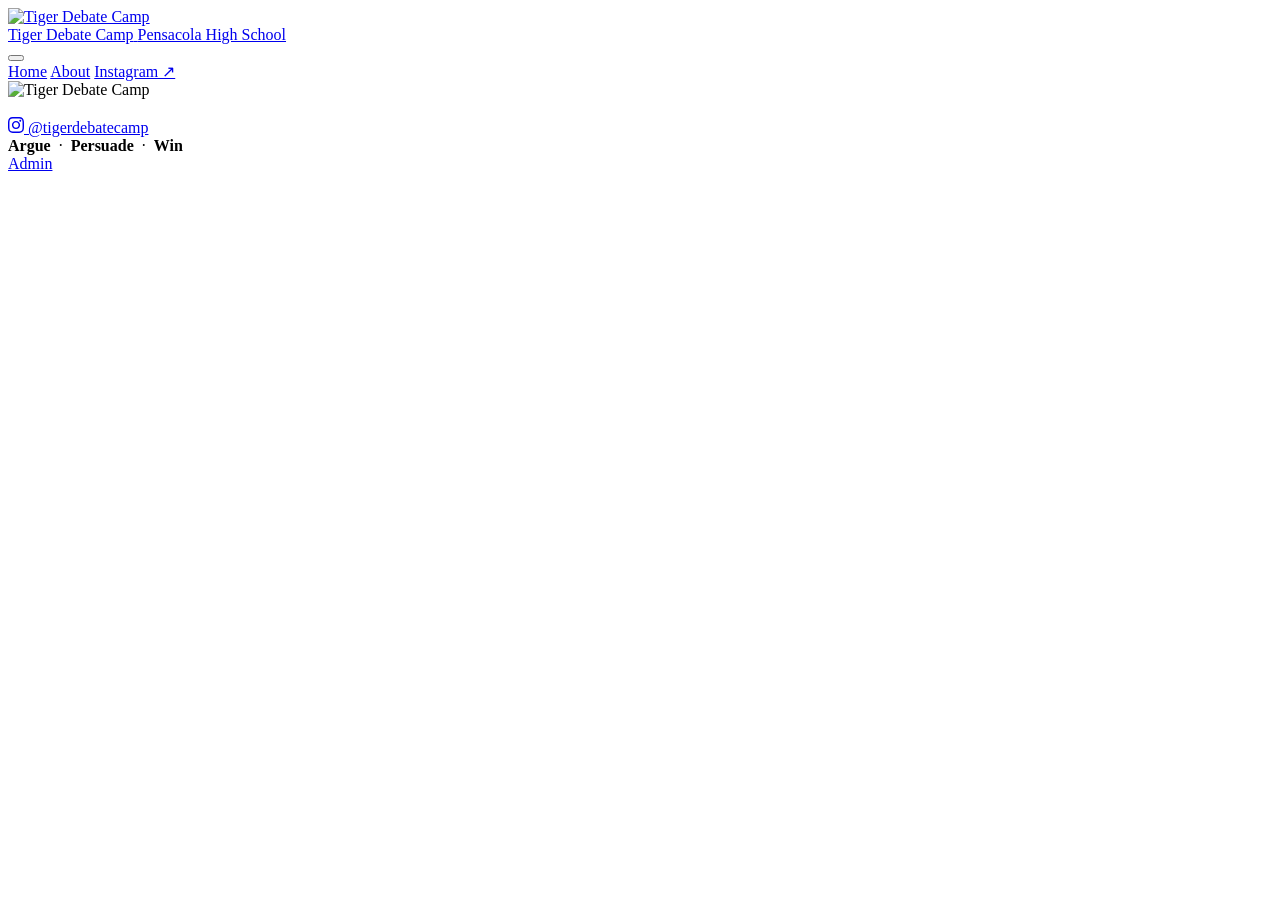
==== about.html @ 221d5cea "chore: add about.html" ====
<!DOCTYPE html>
<html lang="en">
<head>
  <meta charset="UTF-8" />
  <meta name="viewport" content="width=device-width, initial-scale=1.0" />
  <meta name="description" content="About Tiger Debate Camp — founded by Henry White, run out of Pensacola High School." />
  <meta property="og:title" content="About — Tiger Debate Camp" />
  <meta property="og:description" content="Meet the team behind Tiger Debate Camp at Pensacola High School." />
  <meta property="og:type" content="website" />
  <title>About — Tiger Debate Camp</title>
  <link rel="icon" type="image/png" href="Media/favicon-tdc.png" />
  <link rel="apple-touch-icon" href="Media/favicon-tdc.png" />
  <link rel="stylesheet" href="assets/styles.css" />
</head>
<body>

<header>
  <a class="logo-area" href="index.html" aria-label="Go to homepage">
    <img class="logo-img" src="Media/favicon-tdc.png" alt="Tiger Debate Camp" />
    <div class="logo-chapter">
      <span class="chapter-school">Tiger Debate Camp</span>
      <span class="chapter-tag">Pensacola High School</span>
    </div>
  </a>

  <button class="hamburger" id="hamburger" aria-label="Toggle navigation" aria-expanded="false">
    <span></span><span></span><span></span>
  </button>

  <nav id="main-nav" role="navigation" aria-label="Main navigation">
    <a href="index.html" id="nav-home">Home</a>
    <a href="about.html" id="nav-about">About</a>
    <a href="https://www.instagram.com/" target="_blank" rel="noopener" class="nav-accent">Instagram ↗</a>
  </nav>
</header>

<main id="main-content" role="main"></main>

<footer>
  <img class="footer-logo" src="Media/favicon-tdc.png" alt="Tiger Debate Camp" />
  <div style="font-weight:600;color:#fff;font-size:.95rem;">Pensacola High School <span style="opacity:.45;margin:0 .35rem;">·</span> Pensacola, FL</div>
  <div class="footer-divider" aria-hidden="true"></div>
  <a class="insta-link" href="https://www.instagram.com/" target="_blank" rel="noopener" aria-label="Follow us on Instagram">
    <svg width="16" height="16" viewBox="0 0 24 24" fill="currentColor" aria-hidden="true">
      <path d="M12 2.163c3.204 0 3.584.012 4.85.07 3.252.148 4.771 1.691 4.919 4.919.058 1.265.069 1.645.069 4.849 0 3.205-.012 3.584-.069 4.849-.149 3.225-1.664 4.771-4.919 4.919-1.266.058-1.644.07-4.85.07-3.204 0-3.584-.012-4.849-.07-3.26-.149-4.771-1.699-4.919-4.92-.058-1.265-.07-1.644-.07-4.849 0-3.204.013-3.583.07-4.849.149-3.227 1.664-4.771 4.919-4.919 1.266-.057 1.645-.069 4.849-.069zm0-2.163c-3.259 0-3.667.014-4.947.072-4.358.2-6.78 2.618-6.98 6.98-.059 1.281-.073 1.689-.073 4.948 0 3.259.014 3.668.072 4.948.2 4.358 2.618 6.78 6.98 6.98 1.281.058 1.689.072 4.948.072 3.259 0 3.668-.014 4.948-.072 4.354-.2 6.782-2.618 6.979-6.98.059-1.28.073-1.689.073-4.948 0-3.259-.014-3.667-.072-4.947-.196-4.354-2.617-6.78-6.979-6.98-1.281-.059-1.69-.073-4.949-.073zm0 5.838c-3.403 0-6.162 2.759-6.162 6.162s2.759 6.163 6.162 6.163 6.162-2.759 6.162-6.163c0-3.403-2.759-6.162-6.162-6.162zm0 10.162c-2.209 0-4-1.79-4-4 0-2.209 1.791-4 4-4s4 1.791 4 4c0 2.21-1.791 4-4 4zm6.406-11.845c-.796 0-1.441.645-1.441 1.44s.645 1.44 1.441 1.44c.795 0 1.439-.645 1.439-1.44s-.644-1.44-1.439-1.44z"/>
    </svg>
    @tigerdebatecamp
  </a>
  <div class="footer-tag"><strong>Argue</strong> &nbsp;·&nbsp; <strong>Persuade</strong> &nbsp;·&nbsp; <strong>Win</strong></div>
  <a class="footer-admin" href="admin.html">Admin</a>
</footer>

<script src="assets/site.js"></script>
<script>
function onSiteReady() {
  const main = document.getElementById('main-content');

  main.innerHTML = `
    <div class="hero" style="padding:4rem 1.5rem 3.5rem;">
      <div class="hero-content">
        <div class="hero-eyebrow">About Us</div>
        <h1>Built by Debaters, <span>For Debaters</span></h1>
        <p>Tiger Debate Camp was founded at Pensacola High School to give rising middle schoolers the same skills that high school debate competitors spend years developing — compressed into five powerful days.</p>
      </div>
    </div>

    <div class="mission-strip">
      <div class="motto">"In Utramque Partem"</div>
      <div class="motto-latin">On Both Sides · The motto of Tiger Debate Camp</div>
    </div>

    <section class="section">
      <div class="section-inner">
        <div class="section-eyebrow">The Founder</div>
        <h2 class="section-title">Meet Henry White</h2>
        <div class="section-line"></div>
        <div class="about-founder">
          <div class="about-founder-avatar">HW</div>
          <div class="about-founder-info">
            <h3>Henry White</h3>
            <div class="role-tag">Founder &amp; Director · Pensacola High School</div>
            <p>
              Henry White is a competitive debater at Pensacola High School and the founder of Tiger Debate Camp.
              Drawing on his own experience in high school debate, Henry created the camp to open the world of structured argumentation to younger students.
              He designed the Tiger Debate Format to give beginners a competitive framework that is rigorous enough to teach real skills while accessible enough for first-time competitors.
            </p>
            <p style="margin-top:.85rem;">
              The camp is run out of Pensacola High School by the Pensacola High Debate Team, with the goal of growing a new generation of strong communicators and critical thinkers in the Pensacola community.
            </p>
          </div>
        </div>
      </div>
    </section>

    <section class="section section-alt">
      <div class="section-inner">
        <div class="section-eyebrow">The School</div>
        <h2 class="section-title">Pensacola High School</h2>
        <div class="section-line"></div>
        <div class="cards">
          <div class="card">
            <div class="card-icon">
              <svg width="22" height="22" viewBox="0 0 24 24"><path d="M12 3L1 9l11 6 9-4.91V17h2V9L12 3zM5 13.18v4L12 21l7-3.82v-4L12 17l-7-3.82z"/></svg>
            </div>
            <h3>Established 2026</h3>
            <p>Tiger Debate Camp launched in 2026, enrolling 23 students in its inaugural year — marked on the logo as MMXXVI.</p>
          </div>
          <div class="card">
            <div class="card-icon">
              <svg width="22" height="22" viewBox="0 0 24 24"><path d="M16 11c1.66 0 2.99-1.34 2.99-3S17.66 5 16 5c-1.66 0-3 1.34-3 3s1.34 3 3 3zm-8 0c1.66 0 2.99-1.34 2.99-3S9.66 5 8 5C6.34 5 5 6.34 5 8s1.34 3 3 3zm0 2c-2.33 0-7 1.17-7 3.5V19h14v-2.5c0-2.33-4.67-3.5-7-3.5zm8 0c-.29 0-.62.02-.97.05 1.16.84 1.97 1.97 1.97 3.45V19h6v-2.5c0-2.33-4.67-3.5-7-3.5z"/></svg>
            </div>
            <h3>23 Campers in 2026</h3>
            <p>Rising 6th, 7th, and 8th graders from the Pensacola area. No prior debate experience required — just a willingness to argue.</p>
          </div>
          <div class="card">
            <div class="card-icon">
              <svg width="22" height="22" viewBox="0 0 24 24"><path d="M12 2C6.48 2 2 6.48 2 12s4.48 10 10 10 10-4.48 10-10S17.52 2 12 2zm-2 15l-5-5 1.41-1.41L10 14.17l7.59-7.59L19 8l-9 9z"/></svg>
            </div>
            <h3>The Tiger Debate Format</h3>
            <p>A specialized, beginner-friendly debate format created for the camp — balanced, structured, and designed to develop real competitive skills fast.</p>
          </div>
        </div>
      </div>
    </section>

    <section class="section">
      <div class="section-inner" style="text-align:center;">
        <div class="section-eyebrow">Get Involved</div>
        <h2 class="section-title">Follow Along</h2>
        <div class="section-line" style="margin:0 auto 2rem;"></div>
        <p style="color:var(--text-muted);max-width:520px;margin:0 auto 1.75rem;line-height:1.7;">
          Stay up to date with Tiger Debate Camp news, event announcements, and results by following us on Instagram.
        </p>
        <a class="btn btn-primary" href="https://www.instagram.com/" target="_blank" rel="noopener">
          <svg width="16" height="16" viewBox="0 0 24 24" fill="currentColor">
            <path d="M12 2.163c3.204 0 3.584.012 4.85.07 3.252.148 4.771 1.691 4.919 4.919.058 1.265.069 1.645.069 4.849 0 3.205-.012 3.584-.069 4.849-.149 3.225-1.664 4.771-4.919 4.919-1.266.058-1.644.07-4.85.07-3.204 0-3.584-.012-4.849-.07-3.26-.149-4.771-1.699-4.919-4.92-.058-1.265-.07-1.644-.07-4.849 0-3.204.013-3.583.07-4.849.149-3.227 1.664-4.771 4.919-4.919 1.266-.057 1.645-.069 4.849-.069zm0-2.163c-3.259 0-3.667.014-4.947.072-4.358.2-6.78 2.618-6.98 6.98-.059 1.281-.073 1.689-.073 4.948 0 3.259.014 3.668.072 4.948.2 4.358 2.618 6.78 6.98 6.98 1.281.058 1.689.072 4.948.072 3.259 0 3.668-.014 4.948-.072 4.354-.2 6.782-2.618 6.979-6.98.059-1.28.073-1.689.073-4.948 0-3.259-.014-3.667-.072-4.947-.196-4.354-2.617-6.78-6.979-6.98-1.281-.059-1.69-.073-4.949-.073zm0 5.838c-3.403 0-6.162 2.759-6.162 6.162s2.759 6.163 6.162 6.163 6.162-2.759 6.162-6.163c0-3.403-2.759-6.162-6.162-6.162zm0 10.162c-2.209 0-4-1.79-4-4 0-2.209 1.791-4 4-4s4 1.791 4 4c0 2.21-1.791 4-4 4zm6.406-11.845c-.796 0-1.441.645-1.441 1.44s.645 1.44 1.441 1.44c.795 0 1.439-.645 1.439-1.44s-.644-1.44-1.439-1.44z"/>
          </svg>
          Follow on Instagram
        </a>
      </div>
    </section>
  `;
}
</script>
</body>
</html>
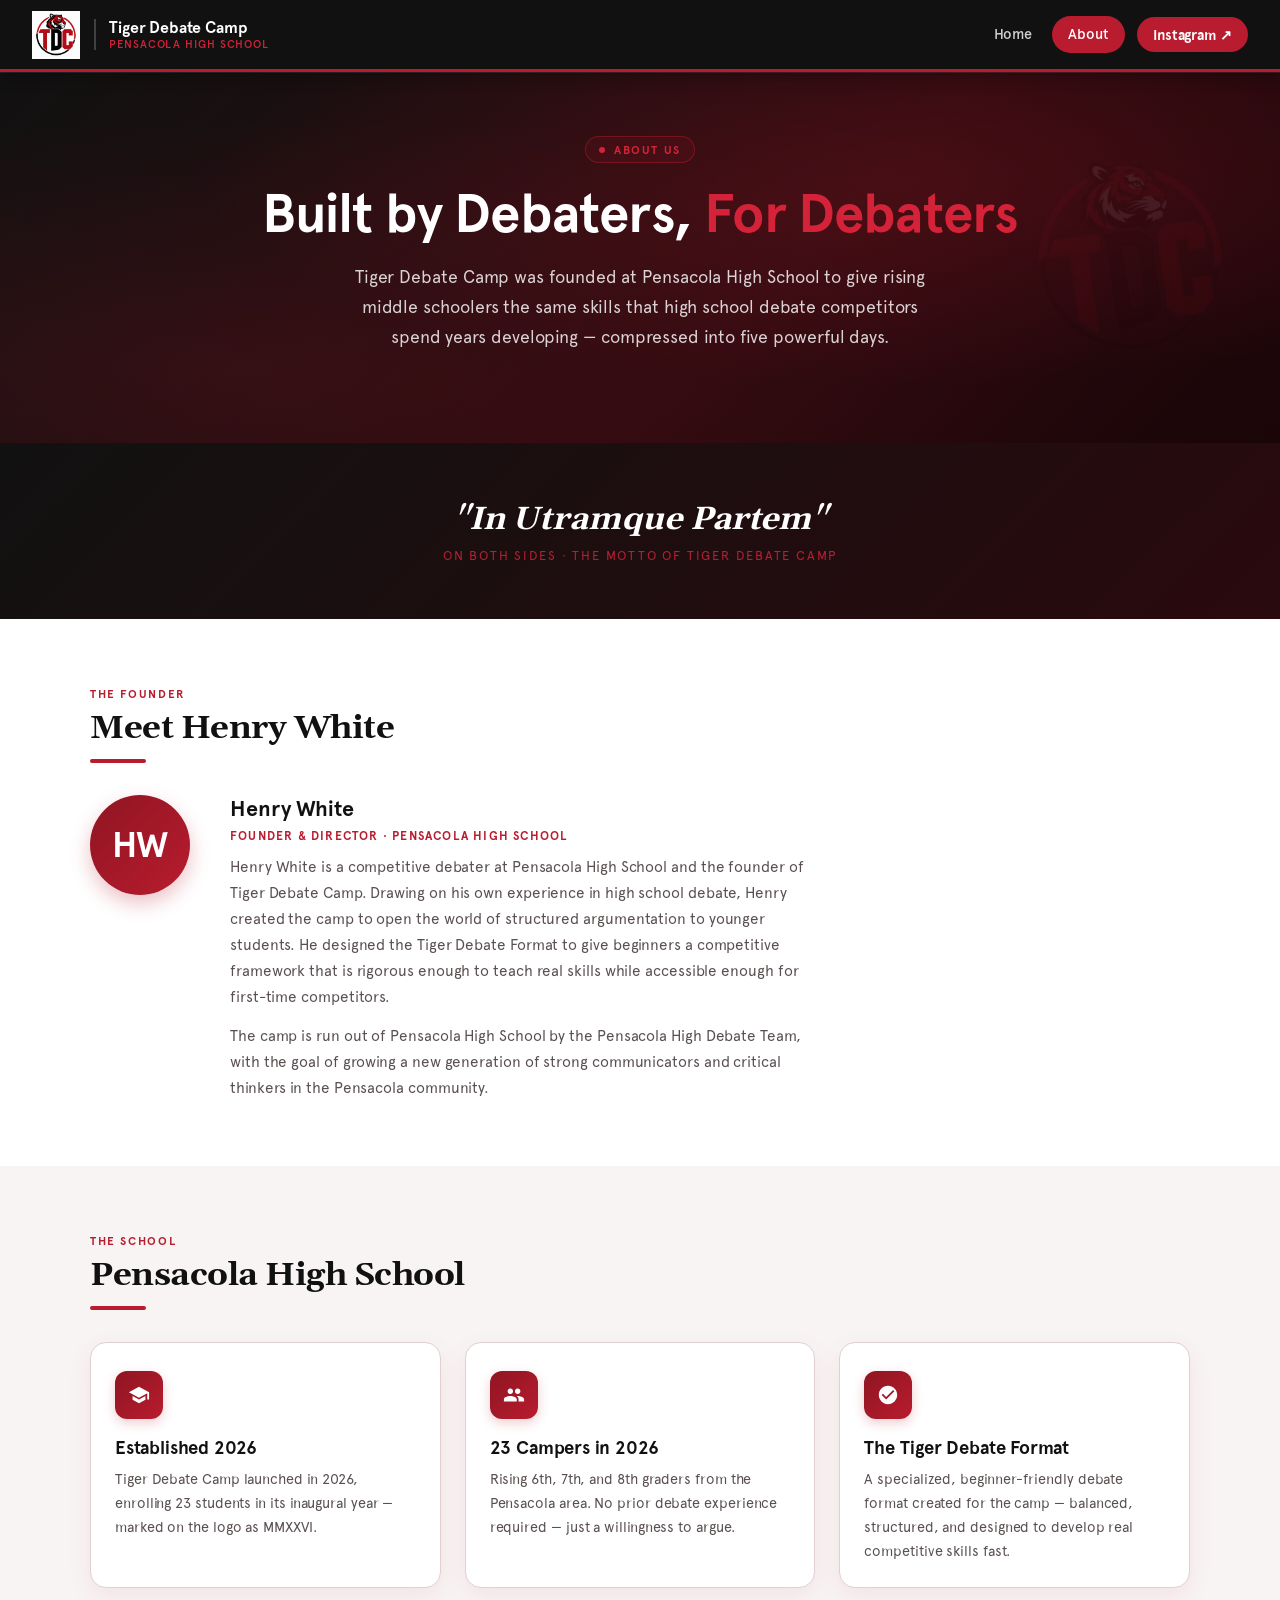
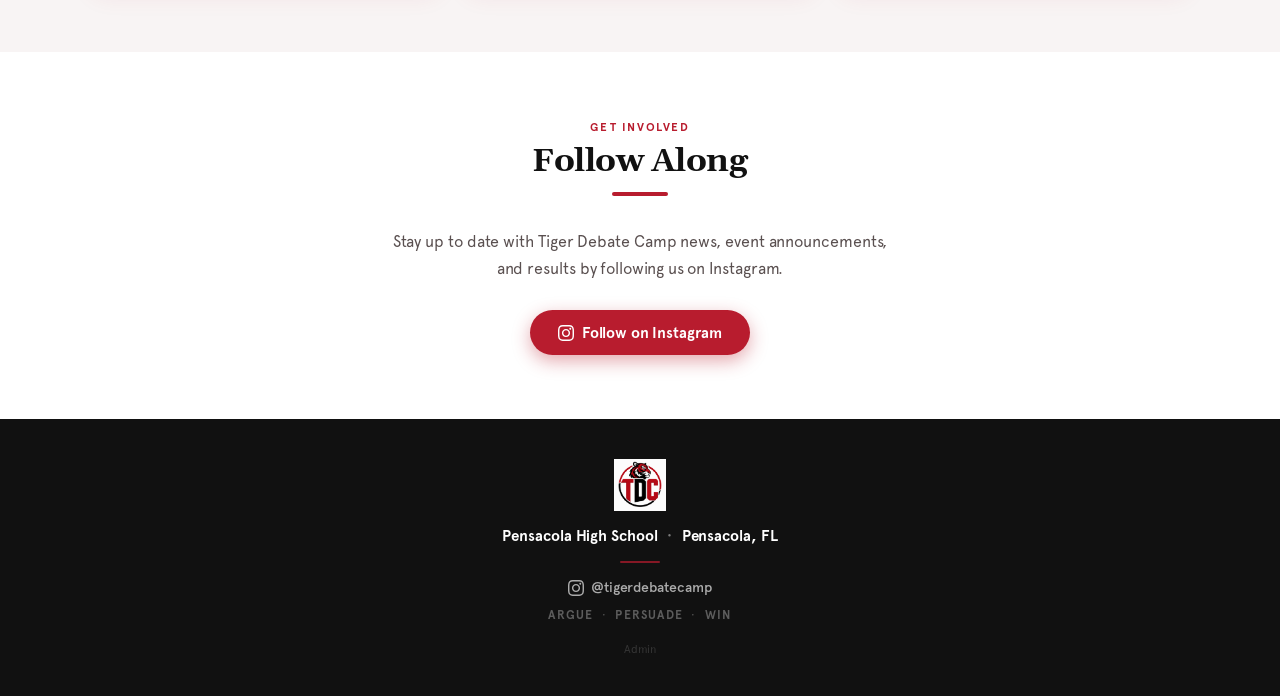
==== commit 549a8161: "feat: link Instagram to @tigerdebate" ====
--- a/about.html
+++ b/about.html
@@ -30,7 +30,7 @@
   <nav id="main-nav" role="navigation" aria-label="Main navigation">
     <a href="index.html" id="nav-home">Home</a>
     <a href="about.html" id="nav-about">About</a>
-    <a href="https://www.instagram.com/" target="_blank" rel="noopener" class="nav-accent">Instagram ↗</a>
+    <a href="https://www.instagram.com/tigerdebate" target="_blank" rel="noopener" class="nav-accent">Instagram ↗</a>
   </nav>
 </header>
 
@@ -40,7 +40,7 @@
   <img class="footer-logo" src="Media/favicon-tdc.png" alt="Tiger Debate Camp" />
   <div style="font-weight:600;color:#fff;font-size:.95rem;">Pensacola High School <span style="opacity:.45;margin:0 .35rem;">·</span> Pensacola, FL</div>
   <div class="footer-divider" aria-hidden="true"></div>
-  <a class="insta-link" href="https://www.instagram.com/" target="_blank" rel="noopener" aria-label="Follow us on Instagram">
+  <a class="insta-link" href="https://www.instagram.com/tigerdebate" target="_blank" rel="noopener" aria-label="Follow us on Instagram">
     <svg width="16" height="16" viewBox="0 0 24 24" fill="currentColor" aria-hidden="true">
       <path d="M12 2.163c3.204 0 3.584.012 4.85.07 3.252.148 4.771 1.691 4.919 4.919.058 1.265.069 1.645.069 4.849 0 3.205-.012 3.584-.069 4.849-.149 3.225-1.664 4.771-4.919 4.919-1.266.058-1.644.07-4.85.07-3.204 0-3.584-.012-4.849-.07-3.26-.149-4.771-1.699-4.919-4.92-.058-1.265-.07-1.644-.07-4.849 0-3.204.013-3.583.07-4.849.149-3.227 1.664-4.771 4.919-4.919 1.266-.057 1.645-.069 4.849-.069zm0-2.163c-3.259 0-3.667.014-4.947.072-4.358.2-6.78 2.618-6.98 6.98-.059 1.281-.073 1.689-.073 4.948 0 3.259.014 3.668.072 4.948.2 4.358 2.618 6.78 6.98 6.98 1.281.058 1.689.072 4.948.072 3.259 0 3.668-.014 4.948-.072 4.354-.2 6.782-2.618 6.979-6.98.059-1.28.073-1.689.073-4.948 0-3.259-.014-3.667-.072-4.947-.196-4.354-2.617-6.78-6.979-6.98-1.281-.059-1.69-.073-4.949-.073zm0 5.838c-3.403 0-6.162 2.759-6.162 6.162s2.759 6.163 6.162 6.163 6.162-2.759 6.162-6.163c0-3.403-2.759-6.162-6.162-6.162zm0 10.162c-2.209 0-4-1.79-4-4 0-2.209 1.791-4 4-4s4 1.791 4 4c0 2.21-1.791 4-4 4zm6.406-11.845c-.796 0-1.441.645-1.441 1.44s.645 1.44 1.441 1.44c.795 0 1.439-.645 1.439-1.44s-.644-1.44-1.439-1.44z"/>
     </svg>
@@ -131,7 +131,7 @@
         <p style="color:var(--text-muted);max-width:520px;margin:0 auto 1.75rem;line-height:1.7;">
           Stay up to date with Tiger Debate Camp news, event announcements, and results by following us on Instagram.
         </p>
-        <a class="btn btn-primary" href="https://www.instagram.com/" target="_blank" rel="noopener">
+        <a class="btn btn-primary" href="https://www.instagram.com/tigerdebate" target="_blank" rel="noopener">
           <svg width="16" height="16" viewBox="0 0 24 24" fill="currentColor">
             <path d="M12 2.163c3.204 0 3.584.012 4.85.07 3.252.148 4.771 1.691 4.919 4.919.058 1.265.069 1.645.069 4.849 0 3.205-.012 3.584-.069 4.849-.149 3.225-1.664 4.771-4.919 4.919-1.266.058-1.644.07-4.85.07-3.204 0-3.584-.012-4.849-.07-3.26-.149-4.771-1.699-4.919-4.92-.058-1.265-.07-1.644-.07-4.849 0-3.204.013-3.583.07-4.849.149-3.227 1.664-4.771 4.919-4.919 1.266-.057 1.645-.069 4.849-.069zm0-2.163c-3.259 0-3.667.014-4.947.072-4.358.2-6.78 2.618-6.98 6.98-.059 1.281-.073 1.689-.073 4.948 0 3.259.014 3.668.072 4.948.2 4.358 2.618 6.78 6.98 6.98 1.281.058 1.689.072 4.948.072 3.259 0 3.668-.014 4.948-.072 4.354-.2 6.782-2.618 6.979-6.98.059-1.28.073-1.689.073-4.948 0-3.259-.014-3.667-.072-4.947-.196-4.354-2.617-6.78-6.979-6.98-1.281-.059-1.69-.073-4.949-.073zm0 5.838c-3.403 0-6.162 2.759-6.162 6.162s2.759 6.163 6.162 6.163 6.162-2.759 6.162-6.163c0-3.403-2.759-6.162-6.162-6.162zm0 10.162c-2.209 0-4-1.79-4-4 0-2.209 1.791-4 4-4s4 1.791 4 4c0 2.21-1.791 4-4 4zm6.406-11.845c-.796 0-1.441.645-1.441 1.44s.645 1.44 1.441 1.44c.795 0 1.439-.645 1.439-1.44s-.644-1.44-1.439-1.44z"/>
           </svg>
--- a/assets/styles.css
+++ b/assets/styles.css
@@ -0,0 +1,904 @@
+/* ── Tiger Debate Camp brand typefaces ── */
+@font-face {
+  font-family: 'Apercu Pro';
+  src: url("../Fonts/Apercu Pro/Apercu Pro Light.otf") format('opentype');
+  font-weight: 300; font-style: normal; font-display: swap;
+}
+@font-face {
+  font-family: 'Apercu Pro';
+  src: url("../Fonts/Apercu Pro/Apercu Pro Regular.otf") format('opentype');
+  font-weight: 400; font-style: normal; font-display: swap;
+}
+@font-face {
+  font-family: 'Apercu Pro';
+  src: url("../Fonts/Apercu Pro/Apercu Pro Italic.otf") format('opentype');
+  font-weight: 400; font-style: italic; font-display: swap;
+}
+@font-face {
+  font-family: 'Apercu Pro';
+  src: url("../Fonts/Apercu Pro/Apercu Pro Medium.otf") format('opentype');
+  font-weight: 500; font-style: normal; font-display: swap;
+}
+@font-face {
+  font-family: 'Apercu Pro';
+  src: url("../Fonts/Apercu Pro/Apercu Pro Bold.otf") format('opentype');
+  font-weight: 700; font-style: normal; font-display: swap;
+}
+@font-face {
+  font-family: 'Gelasio';
+  src: url("../Fonts/Gelasio/Gelasio-SemiBold.ttf") format('truetype');
+  font-weight: 600; font-style: normal; font-display: swap;
+}
+@font-face {
+  font-family: 'Gelasio';
+  src: url("../Fonts/Gelasio/Gelasio-Bold.ttf") format('truetype');
+  font-weight: 700; font-style: normal; font-display: swap;
+}
+
+/* ── Tiger Debate Camp brand palette ── */
+:root {
+  --crimson:    #b81c2e;
+  --crimson-dk: #8f1522;
+  --crimson-lt: #d42338;
+  --black:      #111111;
+  --ink:        #1a1a1a;
+  --white:      #ffffff;
+
+  --primary:    var(--crimson);
+  --accent:     var(--crimson-lt);
+  --bg:         var(--white);
+  --surface:    #f8f4f4;
+  --text:       var(--ink);
+  --text-muted: #5a5050;
+  --border:     #e0d0d0;
+
+  --radius:     12px;
+  --radius-pill: 999px;
+  --font-body:    'Apercu Pro', 'Helvetica Neue', Arial, sans-serif;
+  --font-head:    'Apercu Pro', 'Helvetica Neue', Arial, sans-serif;
+  --font-display: 'Gelasio', Georgia, 'Times New Roman', serif;
+  --shadow:     0 8px 24px rgba(184,28,46,0.08);
+  --shadow-lg:  0 16px 40px rgba(184,28,46,0.16);
+  --transition: 0.25s cubic-bezier(.4,0,.2,1);
+}
+
+*, *::before, *::after { box-sizing: border-box; margin: 0; padding: 0; }
+html { scroll-behavior: smooth; }
+
+body {
+  font-family: var(--font-body);
+  background: var(--bg);
+  color: var(--text);
+  min-height: 100vh;
+  display: flex;
+  flex-direction: column;
+  letter-spacing: -0.005em;
+  -webkit-font-smoothing: antialiased;
+  -moz-osx-font-smoothing: grayscale;
+}
+
+/* ── Header ── */
+header {
+  background: var(--black);
+  color: var(--white);
+  padding: 0 2rem;
+  display: flex;
+  align-items: center;
+  justify-content: space-between;
+  gap: 1rem;
+  position: sticky;
+  top: 0;
+  z-index: 100;
+  box-shadow: 0 1px 0 rgba(255,255,255,.08), 0 4px 16px rgba(0,0,0,0.3);
+  border-bottom: 3px solid var(--crimson);
+  min-height: 72px;
+}
+
+.logo-area {
+  display: flex;
+  align-items: center;
+  gap: .85rem;
+  cursor: pointer;
+  text-decoration: none;
+  color: var(--white);
+}
+
+.logo-img {
+  height: 48px;
+  width: auto;
+  display: block;
+}
+
+.logo-chapter {
+  display: flex;
+  flex-direction: column;
+  line-height: 1.1;
+  border-left: 2px solid rgba(255,255,255,.2);
+  padding-left: .85rem;
+}
+.logo-chapter .chapter-school {
+  font-family: var(--font-head);
+  font-weight: 700;
+  font-size: 1rem;
+  color: var(--white);
+  letter-spacing: -0.01em;
+}
+.logo-chapter .chapter-tag {
+  font-size: .7rem;
+  font-weight: 500;
+  color: var(--crimson-lt);
+  letter-spacing: .08em;
+  text-transform: uppercase;
+  margin-top: 2px;
+}
+@media (max-width: 640px) {
+  .logo-chapter { display: none; }
+}
+
+nav { display: flex; gap: .25rem; align-items: center; }
+
+nav a {
+  color: rgba(255,255,255,.8);
+  text-decoration: none;
+  padding: .55rem 1rem;
+  border-radius: var(--radius-pill);
+  font-size: .9rem;
+  font-weight: 500;
+  transition: background var(--transition), color var(--transition);
+}
+
+nav a:hover {
+  background: rgba(255,255,255,.08);
+  color: var(--white);
+}
+
+nav a.active {
+  background: var(--crimson);
+  color: var(--white);
+}
+
+nav a.nav-accent {
+  background: var(--crimson);
+  color: var(--white);
+  font-weight: 700;
+  margin-left: .5rem;
+}
+
+nav a.nav-accent:hover { background: var(--crimson-lt); color: var(--white); }
+
+.hamburger {
+  display: none;
+  background: none;
+  border: none;
+  cursor: pointer;
+  padding: .4rem;
+  color: var(--white);
+  flex-direction: column;
+  gap: 5px;
+}
+
+.hamburger span {
+  display: block;
+  width: 24px;
+  height: 2.5px;
+  background: var(--white);
+  border-radius: 2px;
+  transition: var(--transition);
+}
+
+/* ── Mobile nav ── */
+@media (max-width: 640px) {
+  .hamburger { display: flex; }
+  nav {
+    display: none;
+    position: absolute;
+    top: 72px;
+    left: 0; right: 0;
+    background: var(--black);
+    flex-direction: column;
+    padding: 1rem;
+    gap: .35rem;
+    border-top: 1px solid rgba(255,255,255,.1);
+    box-shadow: 0 12px 28px rgba(0,0,0,.4);
+  }
+  nav.open { display: flex; }
+  nav a { width: 100%; text-align: center; padding: .8rem; }
+}
+
+/* ── Main content ── */
+main {
+  flex: 1;
+  opacity: 1;
+  transition: opacity var(--transition);
+}
+main.fading { opacity: 0; }
+
+/* ── Page container ── */
+.page { max-width: 1100px; margin: 0 auto; padding: 2.5rem 1.5rem 4rem; }
+
+/* ── Hero ── */
+.hero {
+  background: linear-gradient(135deg, var(--black) 0%, #2a0a0e 60%, #1a0508 100%);
+  color: var(--white);
+  padding: 5.5rem 1.5rem 5rem;
+  text-align: center;
+  position: relative;
+  overflow: hidden;
+}
+
+.hero::before {
+  content: '';
+  position: absolute;
+  inset: 0;
+  background: radial-gradient(ellipse at 70% 30%, rgba(184,28,46,.22) 0%, transparent 55%),
+              radial-gradient(ellipse at 20% 80%, rgba(184,28,46,.15) 0%, transparent 60%);
+  pointer-events: none;
+}
+
+.hero::after {
+  content: '';
+  position: absolute;
+  right: -60px;
+  top: 50%;
+  transform: translateY(-50%) rotate(-8deg);
+  width: 420px;
+  height: 420px;
+  background-image: url("../Media/logo-tdc.png");
+  background-repeat: no-repeat;
+  background-size: contain;
+  background-position: center;
+  opacity: 0.07;
+  pointer-events: none;
+}
+
+.hero-content { position: relative; z-index: 1; max-width: 780px; margin: 0 auto; }
+
+.hero-eyebrow {
+  display: inline-flex;
+  align-items: center;
+  gap: .55rem;
+  font-size: .72rem;
+  font-weight: 600;
+  letter-spacing: .14em;
+  text-transform: uppercase;
+  color: var(--crimson-lt);
+  margin-bottom: 1.25rem;
+  padding: .35rem .85rem;
+  border: 1px solid rgba(184,28,46,.45);
+  border-radius: var(--radius-pill);
+  background: rgba(184,28,46,.1);
+}
+.hero-eyebrow::before {
+  content: '';
+  width: 6px; height: 6px; border-radius: 50%;
+  background: var(--crimson-lt);
+}
+
+.hero h1 {
+  font-family: var(--font-head);
+  font-size: clamp(2.1rem, 5vw, 3.4rem);
+  font-weight: 700;
+  line-height: 1.12;
+  letter-spacing: -0.015em;
+  margin-bottom: 1.1rem;
+}
+
+.hero h1 span { color: var(--crimson-lt); }
+
+.hero p {
+  font-size: 1.1rem;
+  line-height: 1.7;
+  color: rgba(255,255,255,.82);
+  max-width: 600px;
+  margin: 0 auto 2.2rem;
+  font-weight: 400;
+}
+
+.btn {
+  display: inline-flex;
+  align-items: center;
+  gap: .5rem;
+  padding: .85rem 1.75rem;
+  border-radius: var(--radius-pill);
+  font-family: var(--font-body);
+  font-weight: 600;
+  font-size: .95rem;
+  cursor: pointer;
+  text-decoration: none;
+  border: none;
+  transition: transform var(--transition), box-shadow var(--transition), background var(--transition), color var(--transition), border-color var(--transition);
+}
+
+.btn:hover { transform: translateY(-2px); box-shadow: 0 10px 24px rgba(0,0,0,.3); }
+.btn:active { transform: translateY(0); }
+
+.btn-primary {
+  background: var(--crimson);
+  color: var(--white);
+  box-shadow: 0 6px 18px rgba(184,28,46,.38);
+}
+.btn-primary:hover { background: var(--crimson-lt); }
+.btn-outline {
+  background: transparent;
+  color: var(--white);
+  border: 2px solid rgba(255,255,255,.55);
+}
+.btn-outline:hover { border-color: var(--white); background: rgba(255,255,255,.08); }
+.btn-navy {
+  background: var(--black);
+  color: var(--white);
+}
+.btn-navy:hover { background: #2a2a2a; color: var(--white); }
+.btn-danger { background: #dc3545; color: var(--white); }
+
+.hero-actions { display: flex; gap: 1rem; justify-content: center; flex-wrap: wrap; }
+
+/* ── Sections ── */
+.section { padding: 4rem 1.5rem; }
+.section-alt { background: var(--surface); }
+
+.section-inner { max-width: 1100px; margin: 0 auto; }
+
+.section-eyebrow {
+  display: inline-block;
+  font-size: .72rem;
+  font-weight: 600;
+  letter-spacing: .14em;
+  text-transform: uppercase;
+  color: var(--crimson);
+  margin-bottom: .55rem;
+}
+
+.section-title {
+  font-family: var(--font-display);
+  font-size: clamp(1.65rem, 2.6vw, 2.1rem);
+  font-weight: 700;
+  color: var(--black);
+  letter-spacing: -0.015em;
+  line-height: 1.2;
+  margin-bottom: 0.6rem;
+}
+
+.section-line {
+  width: 56px;
+  height: 4px;
+  background: var(--crimson);
+  border-radius: 2px;
+  margin-bottom: 2rem;
+}
+
+/* ── Announcement card (homepage) ── */
+.announcement-section { padding: 2.5rem 1.5rem 0; }
+.announcement {
+  position: relative;
+  max-width: 1100px;
+  margin: 0 auto;
+  background: var(--bg);
+  border: 1px solid var(--border);
+  border-left: 4px solid var(--crimson);
+  border-radius: 14px;
+  padding: 1.5rem 1.75rem;
+  box-shadow: var(--shadow);
+  display: grid;
+  grid-template-columns: auto 1fr auto;
+  gap: 1.25rem;
+  align-items: center;
+}
+.announcement-icon {
+  width: 44px; height: 44px;
+  flex: 0 0 44px;
+  background: linear-gradient(135deg, var(--crimson-dk) 0%, var(--crimson) 100%);
+  border-radius: 50%;
+  display: flex; align-items: center; justify-content: center;
+  color: var(--white);
+  box-shadow: 0 6px 14px rgba(184,28,46,.22);
+}
+.announcement-body { min-width: 0; }
+.announcement-badge {
+  display: inline-block;
+  font-size: .68rem;
+  font-weight: 700;
+  letter-spacing: .14em;
+  text-transform: uppercase;
+  color: var(--crimson);
+  margin-bottom: .35rem;
+}
+.announcement-title {
+  font-family: var(--font-display);
+  font-size: 1.15rem;
+  font-weight: 700;
+  color: var(--black);
+  line-height: 1.3;
+  margin-bottom: .3rem;
+  letter-spacing: -0.01em;
+}
+.announcement-text {
+  font-size: .92rem;
+  color: var(--text-muted);
+  line-height: 1.55;
+}
+.announcement-cta {
+  flex: 0 0 auto;
+  display: inline-flex;
+  align-items: center;
+  gap: .35rem;
+  padding: .6rem 1.1rem;
+  border-radius: var(--radius-pill);
+  background: var(--crimson);
+  color: var(--white);
+  font-weight: 600;
+  font-size: .85rem;
+  text-decoration: none;
+  white-space: nowrap;
+  transition: background var(--transition), transform var(--transition);
+}
+.announcement-cta:hover { background: var(--crimson-lt); transform: translateY(-1px); }
+
+@media (max-width: 720px) {
+  .announcement {
+    grid-template-columns: auto 1fr;
+    row-gap: 1rem;
+  }
+  .announcement-cta { grid-column: 1 / -1; justify-self: start; }
+}
+
+/* ── Embedded calendars ── */
+.embeds-grid {
+  display: grid;
+  gap: 1.5rem;
+  grid-template-columns: 1fr;
+}
+@media (min-width: 880px) {
+  .embeds-grid.two-col { grid-template-columns: 1fr 1fr; }
+}
+.embed-card {
+  background: var(--bg);
+  border: 1px solid var(--border);
+  border-radius: 14px;
+  box-shadow: var(--shadow);
+  overflow: hidden;
+}
+.embed-card-head {
+  padding: 1rem 1.25rem;
+  border-bottom: 1px solid var(--border);
+  font-family: var(--font-head);
+  font-weight: 600;
+  color: var(--black);
+  font-size: .95rem;
+  display: flex; align-items: center; gap: .55rem;
+}
+.embed-card-head svg { color: var(--crimson); }
+.embed-frame {
+  width: 100%;
+  height: 520px;
+  border: 0;
+  display: block;
+  background: var(--surface);
+}
+
+/* ── Cards grid ── */
+.cards { display: grid; gap: 1.5rem; grid-template-columns: repeat(auto-fill, minmax(280px, 1fr)); }
+
+.card {
+  position: relative;
+  background: var(--bg);
+  border: 1px solid var(--border);
+  border-radius: 16px;
+  padding: 1.75rem 1.5rem 1.5rem;
+  box-shadow: var(--shadow);
+  transition: transform var(--transition), box-shadow var(--transition), border-color var(--transition);
+  overflow: hidden;
+}
+
+.card::before {
+  content: '';
+  position: absolute;
+  top: 0; left: 0; right: 0;
+  height: 3px;
+  background: var(--crimson);
+  transform: scaleX(0);
+  transform-origin: left;
+  transition: transform 0.35s cubic-bezier(.4,0,.2,1);
+}
+
+.card:hover {
+  transform: translateY(-4px);
+  box-shadow: var(--shadow-lg);
+  border-color: rgba(184,28,46,.25);
+}
+.card:hover::before { transform: scaleX(1); }
+
+.card-icon {
+  width: 48px; height: 48px;
+  background: linear-gradient(135deg, var(--crimson-dk) 0%, var(--crimson) 100%);
+  border-radius: 12px;
+  display: flex; align-items: center; justify-content: center;
+  margin-bottom: 1.1rem;
+  box-shadow: 0 4px 12px rgba(184,28,46,.22);
+}
+.card-icon svg { fill: var(--white); }
+
+.card h3 {
+  font-family: var(--font-head);
+  font-size: 1.15rem;
+  font-weight: 700;
+  color: var(--black);
+  letter-spacing: -0.01em;
+  margin-bottom: .5rem;
+}
+
+.card p {
+  font-size: .9rem;
+  line-height: 1.65;
+  color: var(--text-muted);
+}
+
+.card a.card-link {
+  display: inline-flex;
+  align-items: center;
+  gap: .35rem;
+  margin-top: 1rem;
+  font-size: .85rem;
+  font-weight: 600;
+  color: var(--crimson);
+  text-decoration: none;
+  transition: color var(--transition), gap var(--transition);
+}
+.card a.card-link:hover { color: var(--crimson-dk); gap: .55rem; }
+
+/* ── Officers ── */
+.officers {
+  display: grid;
+  gap: 1rem;
+  grid-template-columns: repeat(auto-fill, minmax(170px, 1fr));
+}
+
+.officer {
+  background: var(--bg);
+  border: 1px solid var(--border);
+  border-radius: 14px;
+  padding: 1.4rem 1rem 1.2rem;
+  text-align: center;
+  box-shadow: var(--shadow);
+  transition: transform var(--transition), box-shadow var(--transition);
+}
+.officer:hover { transform: translateY(-3px); box-shadow: var(--shadow-lg); }
+
+.officer-avatar {
+  width: 64px; height: 64px;
+  border-radius: 50%;
+  background: linear-gradient(135deg, var(--crimson-dk) 0%, var(--crimson) 100%);
+  display: flex; align-items: center; justify-content: center;
+  margin: 0 auto .85rem;
+  font-family: var(--font-head);
+  font-size: 1.45rem;
+  color: var(--white);
+  font-weight: 700;
+  letter-spacing: -0.02em;
+  box-shadow: 0 6px 16px rgba(184,28,46,.25);
+  overflow: hidden;
+}
+.officer-avatar img {
+  width: 100%; height: 100%;
+  object-fit: cover;
+  display: block;
+}
+
+.officer h4 {
+  font-family: var(--font-body);
+  font-size: .92rem;
+  font-weight: 600;
+  color: var(--black);
+  margin-bottom: .15rem;
+}
+.officer span {
+  font-size: .76rem;
+  color: var(--text-muted);
+  letter-spacing: .02em;
+}
+
+/* ── CTA banner ── */
+.cta-banner {
+  position: relative;
+  background: linear-gradient(135deg, var(--black) 0%, #2a0a0e 100%);
+  color: var(--white);
+  border-radius: 18px;
+  padding: 3rem 2.5rem;
+  text-align: center;
+  overflow: hidden;
+  box-shadow: 0 20px 50px rgba(0,0,0,.3);
+}
+.cta-banner::after {
+  content: '';
+  position: absolute;
+  right: -60px;
+  bottom: -60px;
+  width: 240px;
+  height: 240px;
+  background-image: url("../Media/logo-tdc.png");
+  background-repeat: no-repeat;
+  background-size: contain;
+  opacity: 0.08;
+  pointer-events: none;
+}
+
+.cta-banner h2 {
+  position: relative;
+  font-family: var(--font-head);
+  font-size: clamp(1.4rem, 2.4vw, 1.8rem);
+  font-weight: 700;
+  letter-spacing: -0.015em;
+  margin-bottom: .85rem;
+}
+
+.cta-banner p {
+  position: relative;
+  color: rgba(255,255,255,.82);
+  margin-bottom: 1.75rem;
+  max-width: 560px;
+  margin-left: auto;
+  margin-right: auto;
+  line-height: 1.65;
+}
+.cta-banner .hero-actions { position: relative; }
+
+/* ── Events ── */
+.events-list {
+  max-height: 360px;
+  overflow-y: auto;
+  border-top: 1px solid var(--border);
+  border-bottom: 1px solid var(--border);
+}
+.events-list::-webkit-scrollbar { width: 8px; }
+.events-list::-webkit-scrollbar-thumb {
+  background: rgba(184,28,46,.2);
+  border-radius: 4px;
+}
+.events-list::-webkit-scrollbar-thumb:hover { background: rgba(184,28,46,.35); }
+
+.event-item {
+  display: flex;
+  gap: 1rem;
+  align-items: baseline;
+  padding: .7rem .25rem;
+  border-bottom: 1px solid var(--border);
+}
+.event-item:last-child { border-bottom: none; }
+
+.event-date {
+  color: var(--crimson);
+  font-family: var(--font-body);
+  font-weight: 700;
+  font-size: .78rem;
+  letter-spacing: .04em;
+  text-transform: uppercase;
+  flex-shrink: 0;
+  min-width: 92px;
+  line-height: 1.3;
+}
+
+.event-info { display: flex; flex-wrap: wrap; gap: .5rem; align-items: baseline; flex: 1; }
+.event-info h4 {
+  font-family: var(--font-body);
+  font-size: .92rem;
+  font-weight: 600;
+  color: var(--black);
+}
+.event-info p {
+  font-size: .82rem;
+  color: var(--text-muted);
+  line-height: 1.45;
+}
+
+/* ── Format table ── */
+.format-table {
+  width: 100%;
+  border-collapse: collapse;
+  font-size: .92rem;
+}
+.format-table th {
+  background: var(--black);
+  color: var(--white);
+  font-weight: 600;
+  text-align: left;
+  padding: .7rem 1rem;
+  font-size: .8rem;
+  letter-spacing: .04em;
+  text-transform: uppercase;
+}
+.format-table th:first-child { border-radius: 10px 0 0 0; }
+.format-table th:last-child { border-radius: 0 10px 0 0; text-align: right; }
+.format-table td {
+  padding: .65rem 1rem;
+  border-bottom: 1px solid var(--border);
+  color: var(--text);
+  vertical-align: middle;
+}
+.format-table td:last-child { text-align: right; font-weight: 600; color: var(--crimson); }
+.format-table tr:last-child td { border-bottom: none; }
+.format-table tr:nth-child(even) td { background: var(--surface); }
+.format-table .round-divider td {
+  background: rgba(184,28,46,.06);
+  font-weight: 700;
+  font-size: .78rem;
+  letter-spacing: .06em;
+  text-transform: uppercase;
+  color: var(--crimson-dk);
+  padding: .4rem 1rem;
+  border-bottom: 1px solid rgba(184,28,46,.15);
+}
+
+/* ── Spinner ── */
+.spinner {
+  display: inline-block;
+  width: 16px; height: 16px;
+  border: 2.5px solid rgba(255,255,255,.4);
+  border-top-color: #fff;
+  border-radius: 50%;
+  animation: spin .7s linear infinite;
+  margin-left: .3rem;
+}
+@keyframes spin { to { transform: rotate(360deg); } }
+
+.btn-full { width: 100%; justify-content: center; }
+
+/* ── Footer ── */
+footer {
+  background: var(--black);
+  color: rgba(255,255,255,.7);
+  text-align: center;
+  padding: 2.5rem 1.5rem;
+  display: flex;
+  flex-direction: column;
+  align-items: center;
+  gap: .75rem;
+}
+
+.footer-logo {
+  height: 52px;
+  width: auto;
+  display: block;
+  margin-bottom: .25rem;
+}
+
+.footer-divider {
+  width: 40px;
+  height: 2px;
+  background: var(--crimson);
+  border-radius: 2px;
+  opacity: .7;
+  margin: .25rem 0;
+}
+
+.insta-link {
+  display: inline-flex;
+  align-items: center;
+  gap: .4rem;
+  color: rgba(255,255,255,.65);
+  text-decoration: none;
+  font-size: .88rem;
+  font-weight: 500;
+  transition: color var(--transition);
+}
+.insta-link:hover { color: var(--white); }
+
+.footer-tag {
+  font-size: .75rem;
+  letter-spacing: .1em;
+  text-transform: uppercase;
+  opacity: .45;
+}
+
+.footer-admin {
+  font-size: .7rem;
+  color: rgba(255,255,255,.15);
+  text-decoration: none;
+  margin-top: .5rem;
+  transition: color var(--transition);
+}
+.footer-admin:hover { color: rgba(255,255,255,.4); }
+
+/* ── Info stats strip ── */
+.stats-strip {
+  display: flex;
+  gap: 2rem;
+  justify-content: center;
+  flex-wrap: wrap;
+  padding: 2.5rem 1.5rem;
+  background: var(--black);
+  border-top: 3px solid var(--crimson);
+}
+.stat-item {
+  text-align: center;
+  color: var(--white);
+}
+.stat-number {
+  font-size: 2.2rem;
+  font-weight: 700;
+  color: var(--crimson-lt);
+  line-height: 1;
+  margin-bottom: .25rem;
+}
+.stat-label {
+  font-size: .75rem;
+  font-weight: 500;
+  letter-spacing: .1em;
+  text-transform: uppercase;
+  opacity: .6;
+}
+
+/* ── About page ── */
+.about-founder {
+  display: flex;
+  gap: 2.5rem;
+  align-items: flex-start;
+  flex-wrap: wrap;
+}
+.about-founder-avatar {
+  width: 100px; height: 100px;
+  border-radius: 50%;
+  background: linear-gradient(135deg, var(--crimson-dk) 0%, var(--crimson) 100%);
+  display: flex; align-items: center; justify-content: center;
+  font-size: 2.2rem;
+  color: var(--white);
+  font-weight: 700;
+  flex: 0 0 100px;
+  box-shadow: 0 8px 20px rgba(184,28,46,.28);
+}
+.about-founder-info h3 {
+  font-size: 1.35rem;
+  font-weight: 700;
+  color: var(--black);
+  margin-bottom: .15rem;
+}
+.about-founder-info .role-tag {
+  display: inline-block;
+  font-size: .75rem;
+  font-weight: 600;
+  letter-spacing: .1em;
+  text-transform: uppercase;
+  color: var(--crimson);
+  margin-bottom: .75rem;
+}
+.about-founder-info p {
+  font-size: .95rem;
+  line-height: 1.7;
+  color: var(--text-muted);
+  max-width: 600px;
+}
+
+/* ── Mission strip ── */
+.mission-strip {
+  background: linear-gradient(135deg, var(--black) 0%, #2a0a0e 100%);
+  color: var(--white);
+  padding: 3.5rem 1.5rem;
+  text-align: center;
+}
+.mission-strip .motto {
+  font-family: var(--font-display);
+  font-size: clamp(1.4rem, 3vw, 2rem);
+  font-weight: 700;
+  font-style: italic;
+  color: var(--white);
+  margin-bottom: .5rem;
+}
+.mission-strip .motto-latin {
+  font-size: .8rem;
+  letter-spacing: .14em;
+  text-transform: uppercase;
+  color: var(--crimson-lt);
+  opacity: .85;
+}
+
+/* ── Flyer section ── */
+.flyer-wrap {
+  display: flex;
+  justify-content: center;
+  padding: 2rem 0;
+}
+.flyer-wrap img {
+  max-width: 480px;
+  width: 100%;
+  border-radius: 16px;
+  box-shadow: var(--shadow-lg);
+}
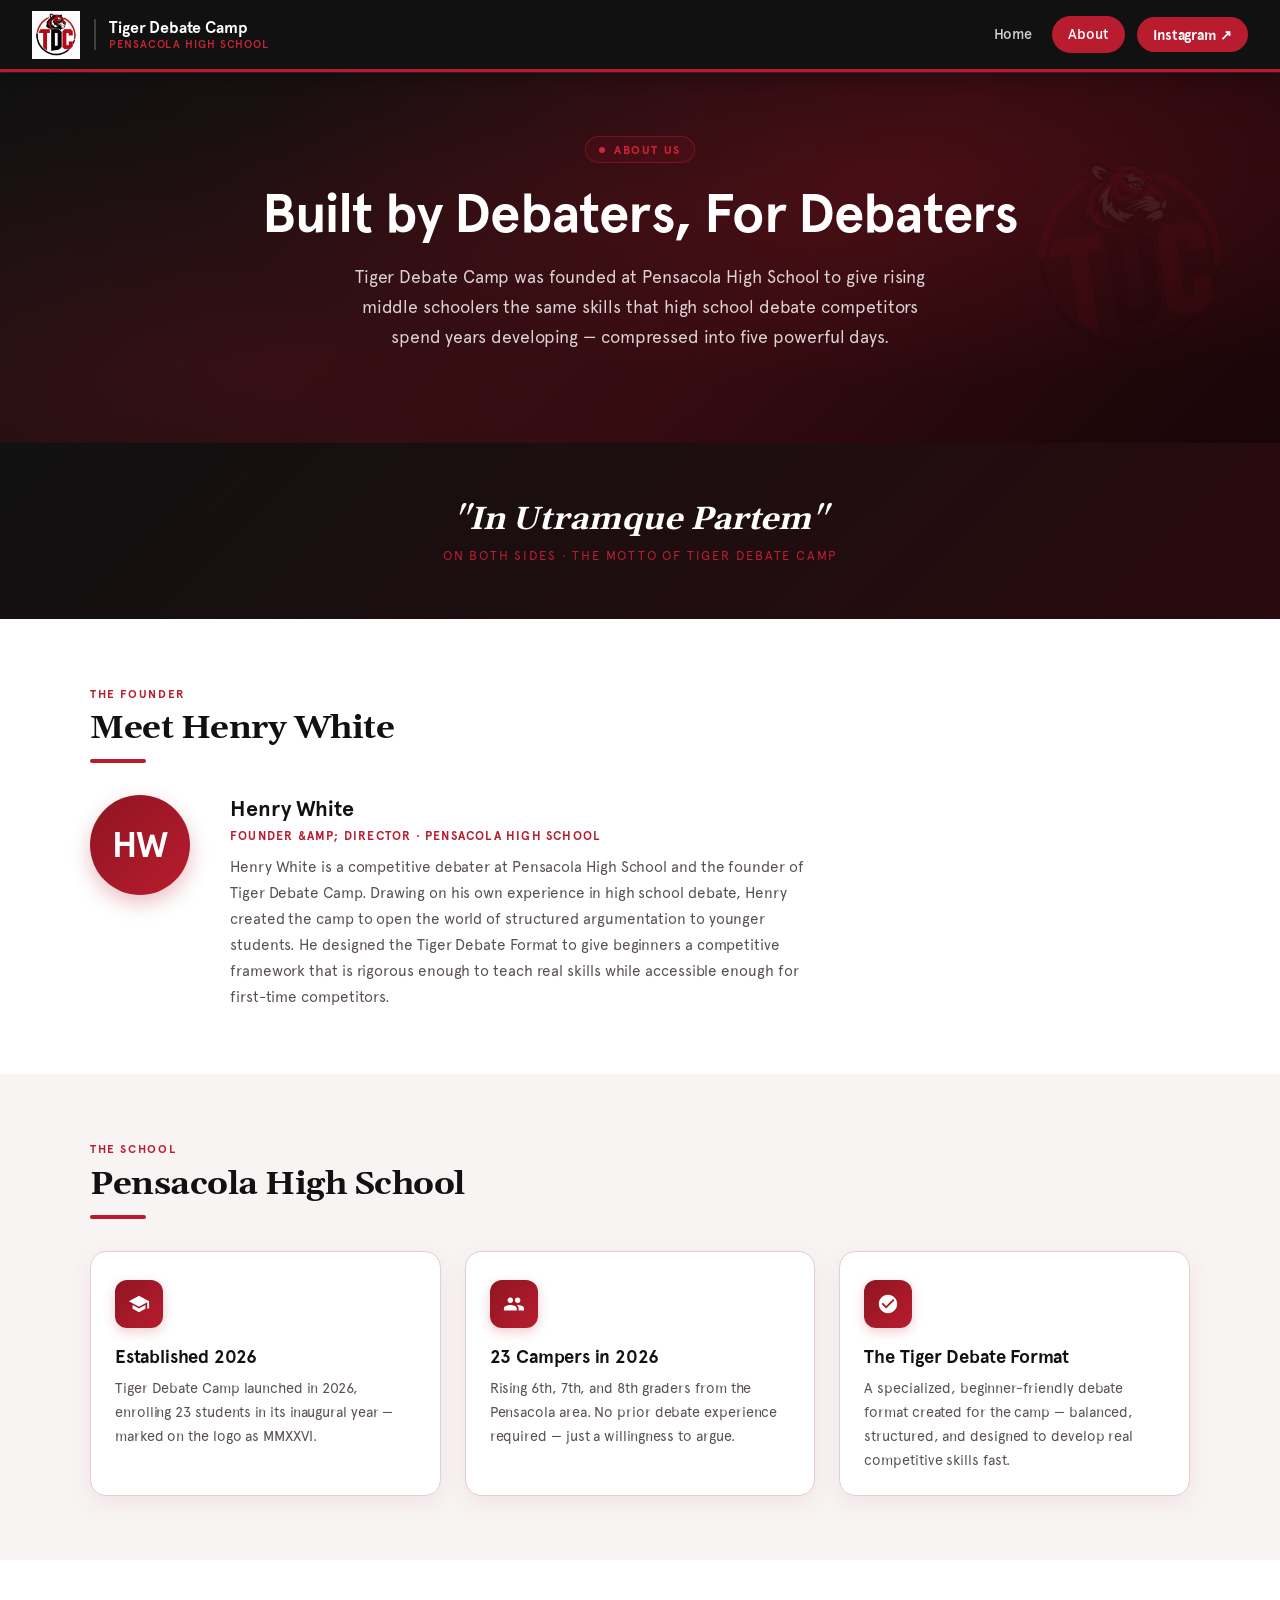
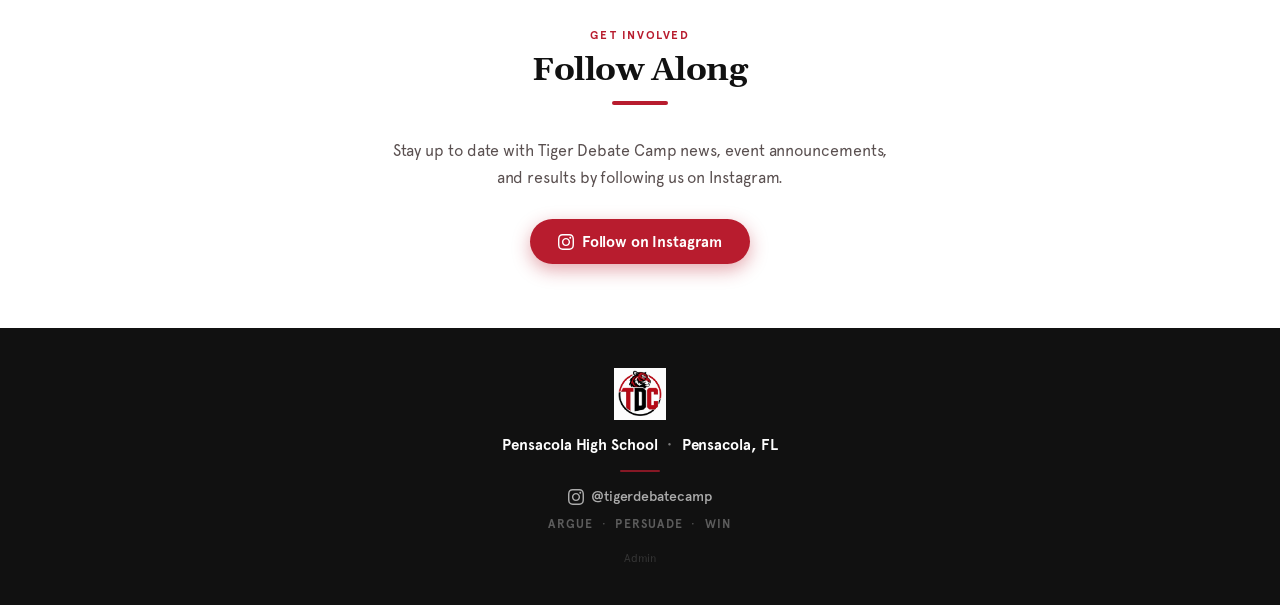
==== commit 19e2b862: "feat: update about.html" ====
--- a/about.html
+++ b/about.html
@@ -40,7 +40,7 @@
   <img class="footer-logo" src="Media/favicon-tdc.png" alt="Tiger Debate Camp" />
   <div style="font-weight:600;color:#fff;font-size:.95rem;">Pensacola High School <span style="opacity:.45;margin:0 .35rem;">·</span> Pensacola, FL</div>
   <div class="footer-divider" aria-hidden="true"></div>
-  <a class="insta-link" href="https://www.instagram.com/tigerdebate" target="_blank" rel="noopener" aria-label="Follow us on Instagram">
+  <a class="insta-link" id="footer-insta" href="https://www.instagram.com/tigerdebate" target="_blank" rel="noopener" aria-label="Follow us on Instagram">
     <svg width="16" height="16" viewBox="0 0 24 24" fill="currentColor" aria-hidden="true">
       <path d="M12 2.163c3.204 0 3.584.012 4.85.07 3.252.148 4.771 1.691 4.919 4.919.058 1.265.069 1.645.069 4.849 0 3.205-.012 3.584-.069 4.849-.149 3.225-1.664 4.771-4.919 4.919-1.266.058-1.644.07-4.85.07-3.204 0-3.584-.012-4.849-.07-3.26-.149-4.771-1.699-4.919-4.92-.058-1.265-.07-1.644-.07-4.849 0-3.204.013-3.583.07-4.849.149-3.227 1.664-4.771 4.919-4.919 1.266-.057 1.645-.069 4.849-.069zm0-2.163c-3.259 0-3.667.014-4.947.072-4.358.2-6.78 2.618-6.98 6.98-.059 1.281-.073 1.689-.073 4.948 0 3.259.014 3.668.072 4.948.2 4.358 2.618 6.78 6.98 6.98 1.281.058 1.689.072 4.948.072 3.259 0 3.668-.014 4.948-.072 4.354-.2 6.782-2.618 6.979-6.98.059-1.28.073-1.689.073-4.948 0-3.259-.014-3.667-.072-4.947-.196-4.354-2.617-6.78-6.979-6.98-1.281-.059-1.69-.073-4.949-.073zm0 5.838c-3.403 0-6.162 2.759-6.162 6.162s2.759 6.163 6.162 6.163 6.162-2.759 6.162-6.163c0-3.403-2.759-6.162-6.162-6.162zm0 10.162c-2.209 0-4-1.79-4-4 0-2.209 1.791-4 4-4s4 1.791 4 4c0 2.21-1.791 4-4 4zm6.406-11.845c-.796 0-1.441.645-1.441 1.44s.645 1.44 1.441 1.44c.795 0 1.439-.645 1.439-1.44s-.644-1.44-1.439-1.44z"/>
     </svg>
@@ -54,39 +54,46 @@
 <script>
 function onSiteReady() {
   const main = document.getElementById('main-content');
+  const c = currentContent();
+  const ab = c.about || {};
+
+  const instagramHandle = ab.instagramHandle || 'tigerdebate';
+  const instagramUrl = 'https://www.instagram.com/' + instagramHandle;
+
+  // Update nav Instagram link dynamically
+  const navInsta = document.querySelector('nav a.nav-accent');
+  if (navInsta) navInsta.href = instagramUrl;
+
+  // Update footer Instagram link dynamically
+  const footerInsta = document.getElementById('footer-insta');
+  if (footerInsta) footerInsta.href = instagramUrl;
 
   main.innerHTML = `
     <div class="hero" style="padding:4rem 1.5rem 3.5rem;">
       <div class="hero-content">
-        <div class="hero-eyebrow">About Us</div>
-        <h1>Built by Debaters, <span>For Debaters</span></h1>
-        <p>Tiger Debate Camp was founded at Pensacola High School to give rising middle schoolers the same skills that high school debate competitors spend years developing — compressed into five powerful days.</p>
+        <div class="hero-eyebrow">${escHtml(ab.heroEyebrow || 'About Us')}</div>
+        <h1>${escHtml(ab.heroHeading || 'Built by Debaters, For Debaters')}</h1>
+        <p>${escHtml(ab.heroBody || 'Tiger Debate Camp was founded at Pensacola High School to give rising middle schoolers the same skills that high school debate competitors spend years developing — compressed into five powerful days.')}</p>
       </div>
     </div>
 
     <div class="mission-strip">
-      <div class="motto">"In Utramque Partem"</div>
-      <div class="motto-latin">On Both Sides · The motto of Tiger Debate Camp</div>
+      <div class="motto">${escHtml(ab.mottoText || '"In Utramque Partem"')}</div>
+      <div class="motto-latin">${escHtml(ab.mottoSub || 'On Both Sides · The motto of Tiger Debate Camp')}</div>
     </div>
 
     <section class="section">
       <div class="section-inner">
-        <div class="section-eyebrow">The Founder</div>
-        <h2 class="section-title">Meet Henry White</h2>
+        <div class="section-eyebrow">${escHtml(ab.founderEyebrow || 'The Founder')}</div>
+        <h2 class="section-title">${escHtml(ab.founderHeading || 'Meet Henry White')}</h2>
         <div class="section-line"></div>
         <div class="about-founder">
-          <div class="about-founder-avatar">HW</div>
+          <div class="about-founder-avatar">${escHtml((ab.founderName || 'Henry White').split(' ').map(w => w[0]).join('').slice(0,2).toUpperCase())}</div>
           <div class="about-founder-info">
-            <h3>Henry White</h3>
-            <div class="role-tag">Founder &amp; Director · Pensacola High School</div>
-            <p>
-              Henry White is a competitive debater at Pensacola High School and the founder of Tiger Debate Camp.
-              Drawing on his own experience in high school debate, Henry created the camp to open the world of structured argumentation to younger students.
-              He designed the Tiger Debate Format to give beginners a competitive framework that is rigorous enough to teach real skills while accessible enough for first-time competitors.
-            </p>
-            <p style="margin-top:.85rem;">
-              The camp is run out of Pensacola High School by the Pensacola High Debate Team, with the goal of growing a new generation of strong communicators and critical thinkers in the Pensacola community.
-            </p>
+            <h3>${escHtml(ab.founderName || 'Henry White')}</h3>
+            <div class="role-tag">${escHtml(ab.founderRole || 'Founder &amp; Director · Pensacola High School')}</div>
+            <p>${escHtml(ab.founderBio1 || 'Henry White is a competitive debater at Pensacola High School and the founder of Tiger Debate Camp. Drawing on his own experience in high school debate, Henry created the camp to open the world of structured argumentation to younger students. He designed the Tiger Debate Format to give beginners a competitive framework that is rigorous enough to teach real skills while accessible enough for first-time competitors.')}</p>
+            ${ab.founderBio2 ? `<p style="margin-top:.85rem;">${escHtml(ab.founderBio2)}</p>` : ''}
           </div>
         </div>
       </div>
@@ -131,7 +138,7 @@
         <p style="color:var(--text-muted);max-width:520px;margin:0 auto 1.75rem;line-height:1.7;">
           Stay up to date with Tiger Debate Camp news, event announcements, and results by following us on Instagram.
         </p>
-        <a class="btn btn-primary" href="https://www.instagram.com/tigerdebate" target="_blank" rel="noopener">
+        <a class="btn btn-primary" href="${escHtml(instagramUrl)}" target="_blank" rel="noopener">
           <svg width="16" height="16" viewBox="0 0 24 24" fill="currentColor">
             <path d="M12 2.163c3.204 0 3.584.012 4.85.07 3.252.148 4.771 1.691 4.919 4.919.058 1.265.069 1.645.069 4.849 0 3.205-.012 3.584-.069 4.849-.149 3.225-1.664 4.771-4.919 4.919-1.266.058-1.644.07-4.85.07-3.204 0-3.584-.012-4.849-.07-3.26-.149-4.771-1.699-4.919-4.92-.058-1.265-.07-1.644-.07-4.849 0-3.204.013-3.583.07-4.849.149-3.227 1.664-4.771 4.919-4.919 1.266-.057 1.645-.069 4.849-.069zm0-2.163c-3.259 0-3.667.014-4.947.072-4.358.2-6.78 2.618-6.98 6.98-.059 1.281-.073 1.689-.073 4.948 0 3.259.014 3.668.072 4.948.2 4.358 2.618 6.78 6.98 6.98 1.281.058 1.689.072 4.948.072 3.259 0 3.668-.014 4.948-.072 4.354-.2 6.782-2.618 6.979-6.98.059-1.28.073-1.689.073-4.948 0-3.259-.014-3.667-.072-4.947-.196-4.354-2.617-6.78-6.979-6.98-1.281-.059-1.69-.073-4.949-.073zm0 5.838c-3.403 0-6.162 2.759-6.162 6.162s2.759 6.163 6.162 6.163 6.162-2.759 6.162-6.163c0-3.403-2.759-6.162-6.162-6.162zm0 10.162c-2.209 0-4-1.79-4-4 0-2.209 1.791-4 4-4s4 1.791 4 4c0 2.21-1.791 4-4 4zm6.406-11.845c-.796 0-1.441.645-1.441 1.44s.645 1.44 1.441 1.44c.795 0 1.439-.645 1.439-1.44s-.644-1.44-1.439-1.44z"/>
           </svg>
